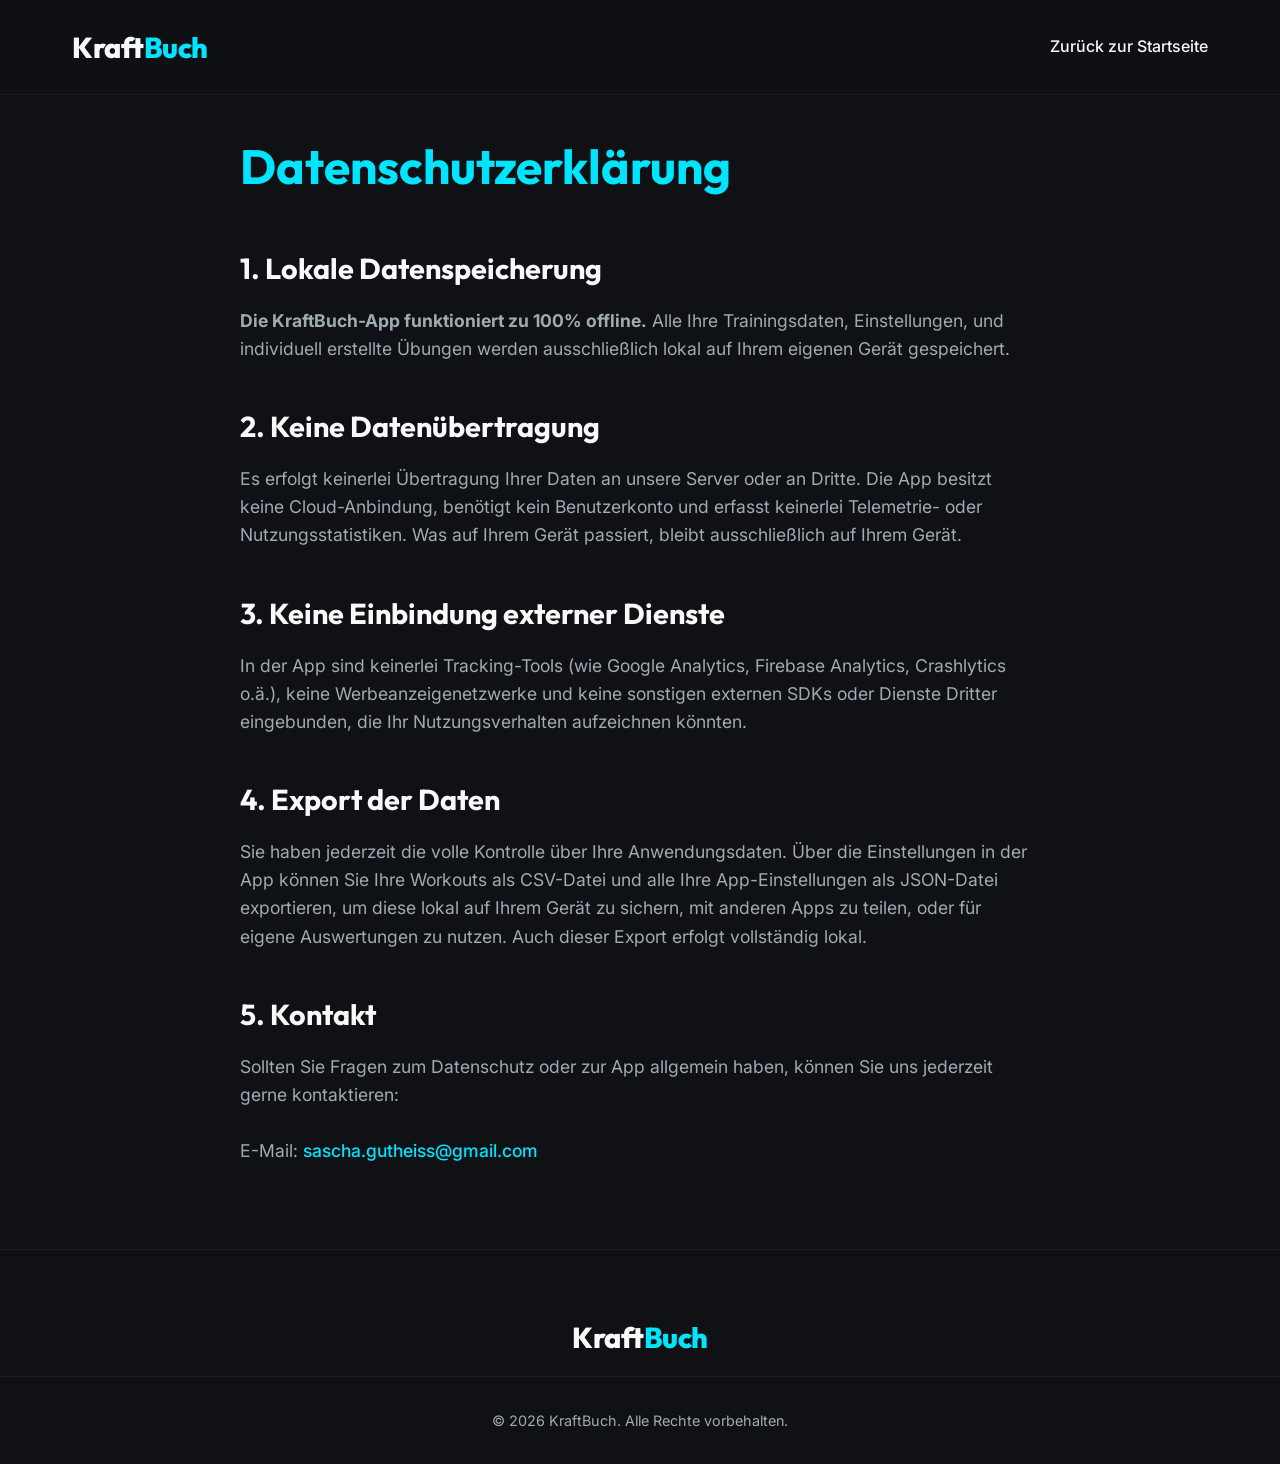
==== privacy.html @ f2ea9686 "Add files via upload" ====
<!DOCTYPE html>
<html lang="de">
<head>
    <meta charset="UTF-8">
    <meta name="viewport" content="width=device-width, initial-scale=1.0">
    <title>Datenschutzerklärung - KraftBuch</title>
    <!-- Google Fonts -->
    <link rel="preconnect" href="https://fonts.googleapis.com">
    <link rel="preconnect" href="https://fonts.gstatic.com" crossorigin>
    <link href="https://fonts.googleapis.com/css2?family=Inter:wght@400;500;600&family=Outfit:wght@300;400;600;800&display=swap" rel="stylesheet">
    <link rel="stylesheet" href="style.css">
    <!-- Favicon -->
    <link rel="icon" type="image/png" href="../assets/icon.png">
    <style>
        .privacy-content {
            padding: 8rem 0 4rem;
            max-width: 800px;
            margin: 0 auto;
        }
        .privacy-content h1 {
            font-size: 3rem;
            margin-bottom: 2rem;
            color: var(--primary);
        }
        .privacy-content h2 {
            font-size: 1.8rem;
            margin-top: 2.5rem;
            margin-bottom: 1rem;
        }
        .privacy-content p {
            margin-bottom: 1.2rem;
            color: var(--text-muted);
            font-size: 1.1rem;
        }
    </style>
</head>
<body>
    <nav class="navbar">
        <div class="container nav-content">
            <a href="index.html" class="logo" style="text-decoration: none; color: inherit;">Kraft<span>Buch</span></a>
            <ul class="nav-links">
                <li><a href="index.html">Zurück zur Startseite</a></li>
            </ul>
        </div>
    </nav>

    <div class="container privacy-content">
        <h1>Datenschutzerklärung</h1>
        
        <h2>1. Lokale Datenspeicherung</h2>
        <p><strong>Die KraftBuch-App funktioniert zu 100% offline.</strong> Alle Ihre Trainingsdaten, Einstellungen, und individuell erstellte Übungen werden ausschließlich lokal auf Ihrem eigenen Gerät gespeichert.</p>

        <h2>2. Keine Datenübertragung</h2>
        <p>Es erfolgt keinerlei Übertragung Ihrer Daten an unsere Server oder an Dritte. Die App besitzt keine Cloud-Anbindung, benötigt kein Benutzerkonto und erfasst keinerlei Telemetrie- oder Nutzungsstatistiken. Was auf Ihrem Gerät passiert, bleibt ausschließlich auf Ihrem Gerät.</p>

        <h2>3. Keine Einbindung externer Dienste</h2>
        <p>In der App sind keinerlei Tracking-Tools (wie Google Analytics, Firebase Analytics, Crashlytics o.ä.), keine Werbeanzeigenetzwerke und keine sonstigen externen SDKs oder Dienste Dritter eingebunden, die Ihr Nutzungsverhalten aufzeichnen könnten.</p>

        <h2>4. Export der Daten</h2>
        <p>Sie haben jederzeit die volle Kontrolle über Ihre Anwendungsdaten. Über die Einstellungen in der App können Sie Ihre Workouts als CSV-Datei und alle Ihre App-Einstellungen als JSON-Datei exportieren, um diese lokal auf Ihrem Gerät zu sichern, mit anderen Apps zu teilen, oder für eigene Auswertungen zu nutzen. Auch dieser Export erfolgt vollständig lokal.</p>

        <h2>5. Kontakt</h2>
        <p>Sollten Sie Fragen zum Datenschutz oder zur App allgemein haben, können Sie uns jederzeit gerne kontaktieren:<br><br>
        E-Mail: <a href="mailto:sascha.gutheiss@gmail.com" style="color: var(--primary); text-decoration: none; font-weight: 500;">sascha.gutheiss@gmail.com</a></p>
    </div>

    <footer class="footer">
        <div class="container footer-content" style="text-align: center; justify-content: center; margin-bottom: 1rem;">
            <div class="footer-brand">
                <div class="logo">Kraft<span>Buch</span></div>
            </div>
        </div>
        <div class="footer-bottom">
            <p>&copy; 2026 KraftBuch. Alle Rechte vorbehalten.</p>
        </div>
    </footer>
</body>
</html>
---- style.css ----
:root {
    --bg-dark: #0f1115;
    --bg-card: #1a1d24;
    --bg-alt: #13151a;
    --primary: #00e5ff;
    --primary-glow: rgba(0, 229, 255, 0.4);
    --secondary: #7c4dff;
    --text-main: #f8f9fa;
    --text-muted: #a0aab2;
    --font-heading: 'Outfit', sans-serif;
    --font-body: 'Inter', sans-serif;
}

* {
    margin: 0;
    padding: 0;
    box-sizing: border-box;
}

html {
    scroll-behavior: smooth;
}

body {
    background-color: var(--bg-dark);
    color: var(--text-main);
    font-family: var(--font-body);
    line-height: 1.6;
    overflow-x: hidden;
}

.container {
    max-width: 1200px;
    margin: 0 auto;
    padding: 0 2rem;
}

/* Typography */
h1, h2, h3, h4, .logo {
    font-family: var(--font-heading);
}

.highlight {
    color: var(--primary);
    text-shadow: 0 0 20px var(--primary-glow);
}

/* Navbar */
.navbar {
    position: fixed;
    top: 0;
    width: 100%;
    padding: 1.5rem 0;
    background: rgba(15, 17, 21, 0.8);
    backdrop-filter: blur(12px);
    z-index: 1000;
    border-bottom: 1px solid rgba(255, 255, 255, 0.05);
}

.nav-content {
    display: flex;
    justify-content: space-between;
    align-items: center;
}

.logo {
    font-size: 1.8rem;
    font-weight: 800;
    letter-spacing: -0.5px;
}

.logo span {
    color: var(--primary);
}

.nav-links {
    list-style: none;
    display: flex;
    gap: 2rem;
}

.nav-links a {
    color: var(--text-main);
    text-decoration: none;
    font-weight: 500;
    font-size: 1rem;
    transition: color 0.3s ease;
}

.nav-links a:hover {
    color: var(--primary);
}

/* Hero Section */
.badge {
    display: inline-block;
    padding: 0.5rem 1rem;
    background: rgba(255, 255, 255, 0.05);
    border: 1px solid rgba(255, 255, 255, 0.1);
    border-radius: 50px;
    font-size: 0.9rem;
    font-weight: 500;
    color: var(--primary);
    margin-bottom: 2rem;
    animation: fadeInDown 1s ease-out;
}

.hero {
    position: relative;
    padding: 12rem 0 8rem;
    min-height: 100vh;
    display: flex;
    align-items: center;
    justify-content: center;
    text-align: center;
    overflow: hidden;
}

.hero-background {
    position: absolute;
    top: 50%;
    left: 50%;
    transform: translate(-50%, -50%);
    width: 600px;
    height: 600px;
    background: radial-gradient(circle, var(--primary-glow) 0%, transparent 70%);
    z-index: -1;
    filter: blur(60px);
}

.hero-title {
    font-size: 4.5rem;
    font-weight: 800;
    line-height: 1.1;
    margin-bottom: 1.5rem;
    animation: fadeInDown 1s ease-out 0.1s both;
}

.hero-subtitle {
    font-size: 1.2rem;
    color: var(--text-muted);
    max-width: 600px;
    margin: 0 auto 3rem;
    animation: fadeInUp 1s ease-out 0.2s both;
}

.hero-cta {
    display: flex;
    gap: 1rem;
    justify-content: center;
    animation: fadeInUp 1s ease-out 0.4s both;
}

.btn {
    padding: 1rem 2rem;
    border-radius: 50px;
    font-size: 1.1rem;
    font-weight: 600;
    text-decoration: none;
    transition: all 0.3s ease;
    cursor: pointer;
}

.btn-primary {
    background: var(--primary);
    color: var(--bg-dark);
    box-shadow: 0 4px 15px var(--primary-glow);
}

.btn-primary:hover {
    background: #00c4db;
    transform: translateY(-2px);
    box-shadow: 0 6px 20px var(--primary-glow);
}

.btn-secondary {
    background: rgba(255, 255, 255, 0.05);
    color: var(--text-main);
    border: 1px solid rgba(255, 255, 255, 0.1);
}

.btn-secondary:hover {
    background: rgba(255, 255, 255, 0.1);
    transform: translateY(-2px);
}

/* Sections */
.section {
    padding: 8rem 0;
}

.section-header {
    text-align: center;
    margin-bottom: 4rem;
}

.section-title {
    font-size: 2.5rem;
    margin-bottom: 0.5rem;
}

.section-description {
    color: var(--text-muted);
    font-size: 1.1rem;
}

.bg-alt {
    background-color: var(--bg-alt);
}

/* Features Grid */
.feature-grid {
    display: grid;
    grid-template-columns: repeat(auto-fit, minmax(260px, 1fr));
    gap: 2rem;
}

.feature-card {
    background: var(--bg-card);
    padding: 2.5rem;
    border-radius: 20px;
    border: 1px solid rgba(255, 255, 255, 0.05);
    transition: transform 0.3s ease, border-color 0.3s ease;
}

.feature-card:hover {
    transform: translateY(-10px);
    border-color: rgba(0, 229, 255, 0.3);
}

.feature-icon {
    font-size: 2.5rem;
    margin-bottom: 1.5rem;
}

.feature-card h3 {
    font-size: 1.4rem;
    margin-bottom: 1rem;
}

.feature-card p {
    color: var(--text-muted);
    font-size: 0.95rem;
}

/* FAQ */
.faq-list {
    max-width: 800px;
    margin: 0 auto;
    display: flex;
    flex-direction: column;
    gap: 1.5rem;
}

.faq-item {
    background: var(--bg-card);
    padding: 2rem;
    border-radius: 15px;
    border: 1px solid rgba(255, 255, 255, 0.05);
    transition: border-color 0.3s ease;
}

.faq-item:hover {
    border-color: rgba(255, 255, 255, 0.15);
}

.faq-question {
    font-size: 1.2rem;
    margin-bottom: 0.5rem;
    color: var(--text-main);
}

.faq-answer {
    color: var(--text-muted);
}

.support-contact {
    text-align: center;
    margin-top: 4rem;
}

.support-contact p {
    margin-bottom: 1.5rem;
    color: var(--text-muted);
    font-size: 1.1rem;
}

/* Footer */
.footer {
    padding: 4rem 0 2rem;
    border-top: 1px solid rgba(255, 255, 255, 0.05);
}

.footer-content {
    display: flex;
    flex-direction: column;
    align-items: center;
    text-align: center;
    gap: 2rem;
    margin-bottom: 3rem;
}

@media (min-width: 768px) {
    .footer-content {
        flex-direction: row;
        justify-content: space-between;
        align-items: flex-start;
        text-align: left;
    }
}

.footer-mission {
    color: var(--text-muted);
    margin-top: 1rem;
    font-size: 0.95rem;
}

.footer-bottom-grid {
    display: flex;
    gap: 4rem;
}

.footer-links {
    display: flex;
    flex-direction: column;
    gap: 0.8rem;
}

.footer-links h4 {
    margin-bottom: 0.5rem;
    color: var(--text-main);
}

.footer-links a {
    color: var(--text-muted);
    text-decoration: none;
    transition: color 0.3s;
    font-size: 0.95rem;
}

.footer-links a:hover {
    color: var(--primary);
}

.footer-bottom {
    text-align: center;
    color: var(--text-muted);
    font-size: 0.9rem;
    padding-top: 2rem;
    border-top: 1px solid rgba(255, 255, 255, 0.05);
}

/* Animations */
@keyframes fadeInDown {
    from {
        opacity: 0;
        transform: translateY(-30px);
    }
    to {
        opacity: 1;
        transform: translateY(0);
    }
}

@keyframes fadeInUp {
    from {
        opacity: 0;
        transform: translateY(30px);
    }
    to {
        opacity: 1;
        transform: translateY(0);
    }
}

/* Responsive */
@media (max-width: 768px) {
    .hero-title {
        font-size: 3rem;
    }
    .hero-cta {
        flex-direction: column;
    }
    .nav-links {
        display: none;
    }
    .footer-bottom-grid {
        flex-direction: column;
        gap: 2rem;
        align-items: center;
    }
    .footer-links {
        align-items: center;
    }
}
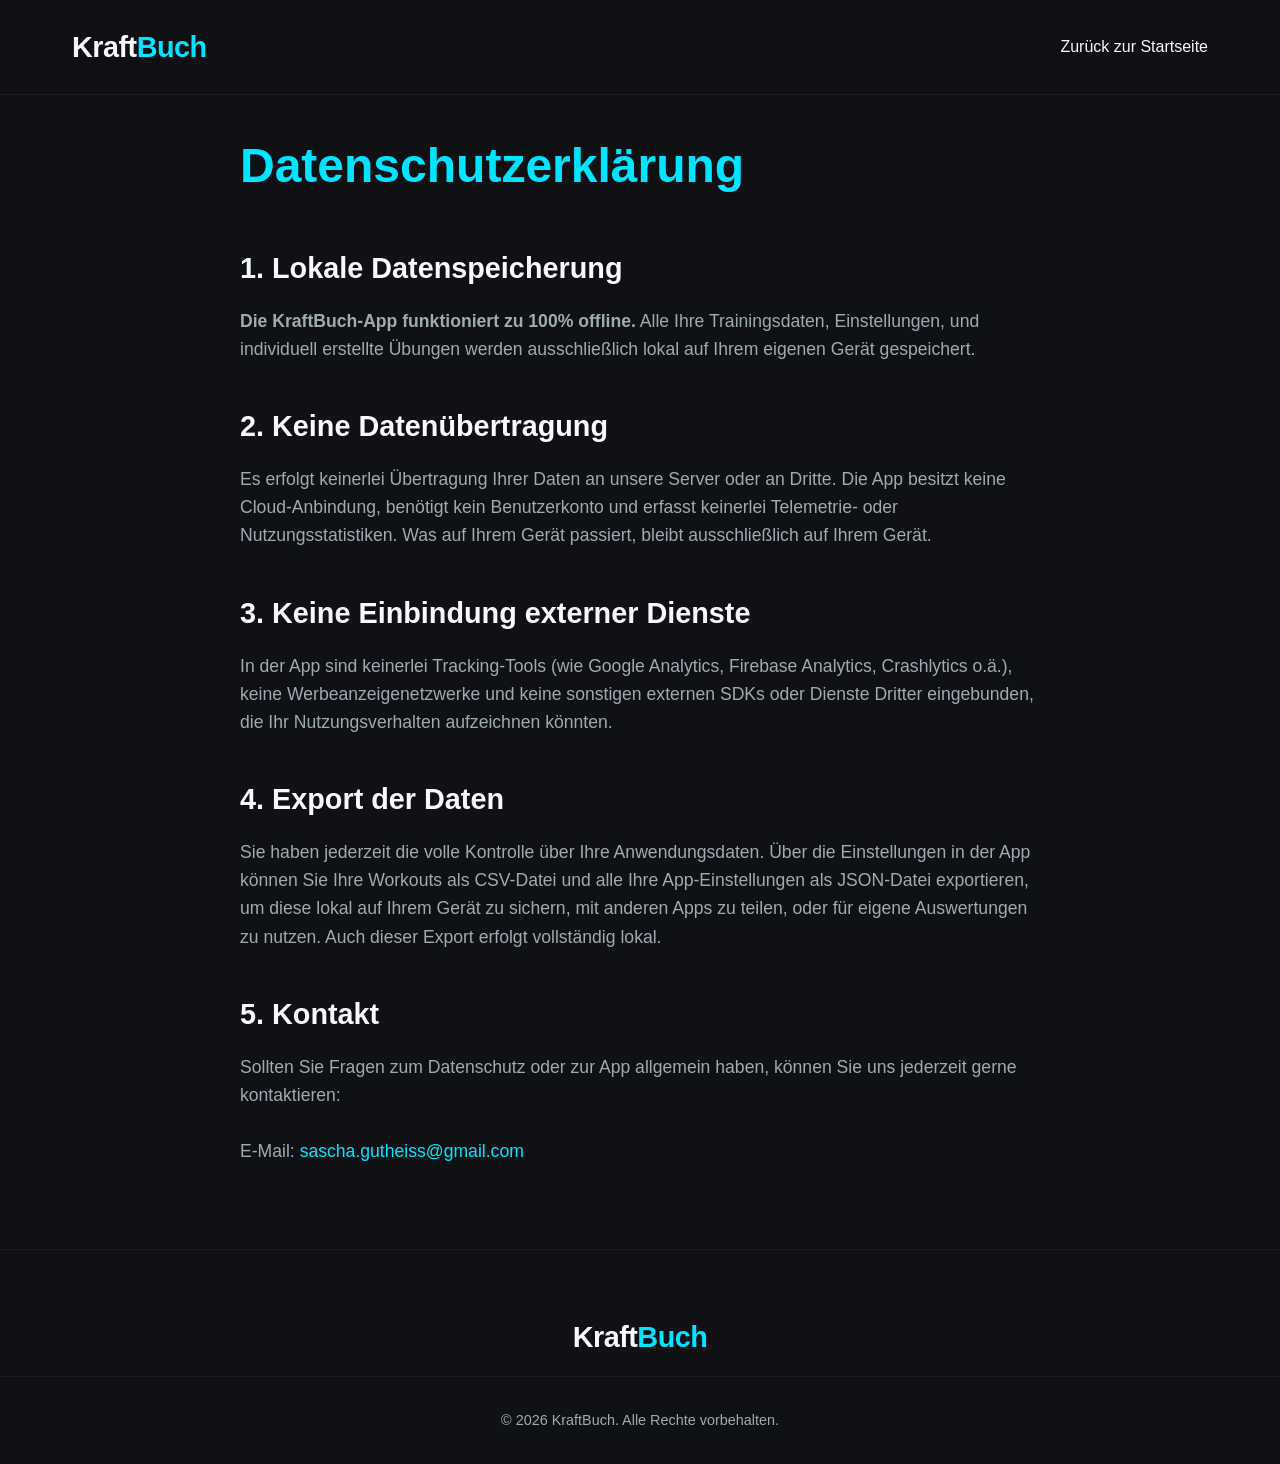
==== commit 063814e2: "Add files via upload" ====
--- a/privacy.html
+++ b/privacy.html
@@ -4,13 +4,9 @@
     <meta charset="UTF-8">
     <meta name="viewport" content="width=device-width, initial-scale=1.0">
     <title>Datenschutzerklärung - KraftBuch</title>
-    <!-- Google Fonts -->
-    <link rel="preconnect" href="https://fonts.googleapis.com">
-    <link rel="preconnect" href="https://fonts.gstatic.com" crossorigin>
-    <link href="https://fonts.googleapis.com/css2?family=Inter:wght@400;500;600&family=Outfit:wght@300;400;600;800&display=swap" rel="stylesheet">
     <link rel="stylesheet" href="style.css">
     <!-- Favicon -->
-    <link rel="icon" type="image/png" href="../assets/icon.png">
+    <link rel="icon" type="image/png" href="img/icon.png">
     <style>
         .privacy-content {
             padding: 8rem 0 4rem;
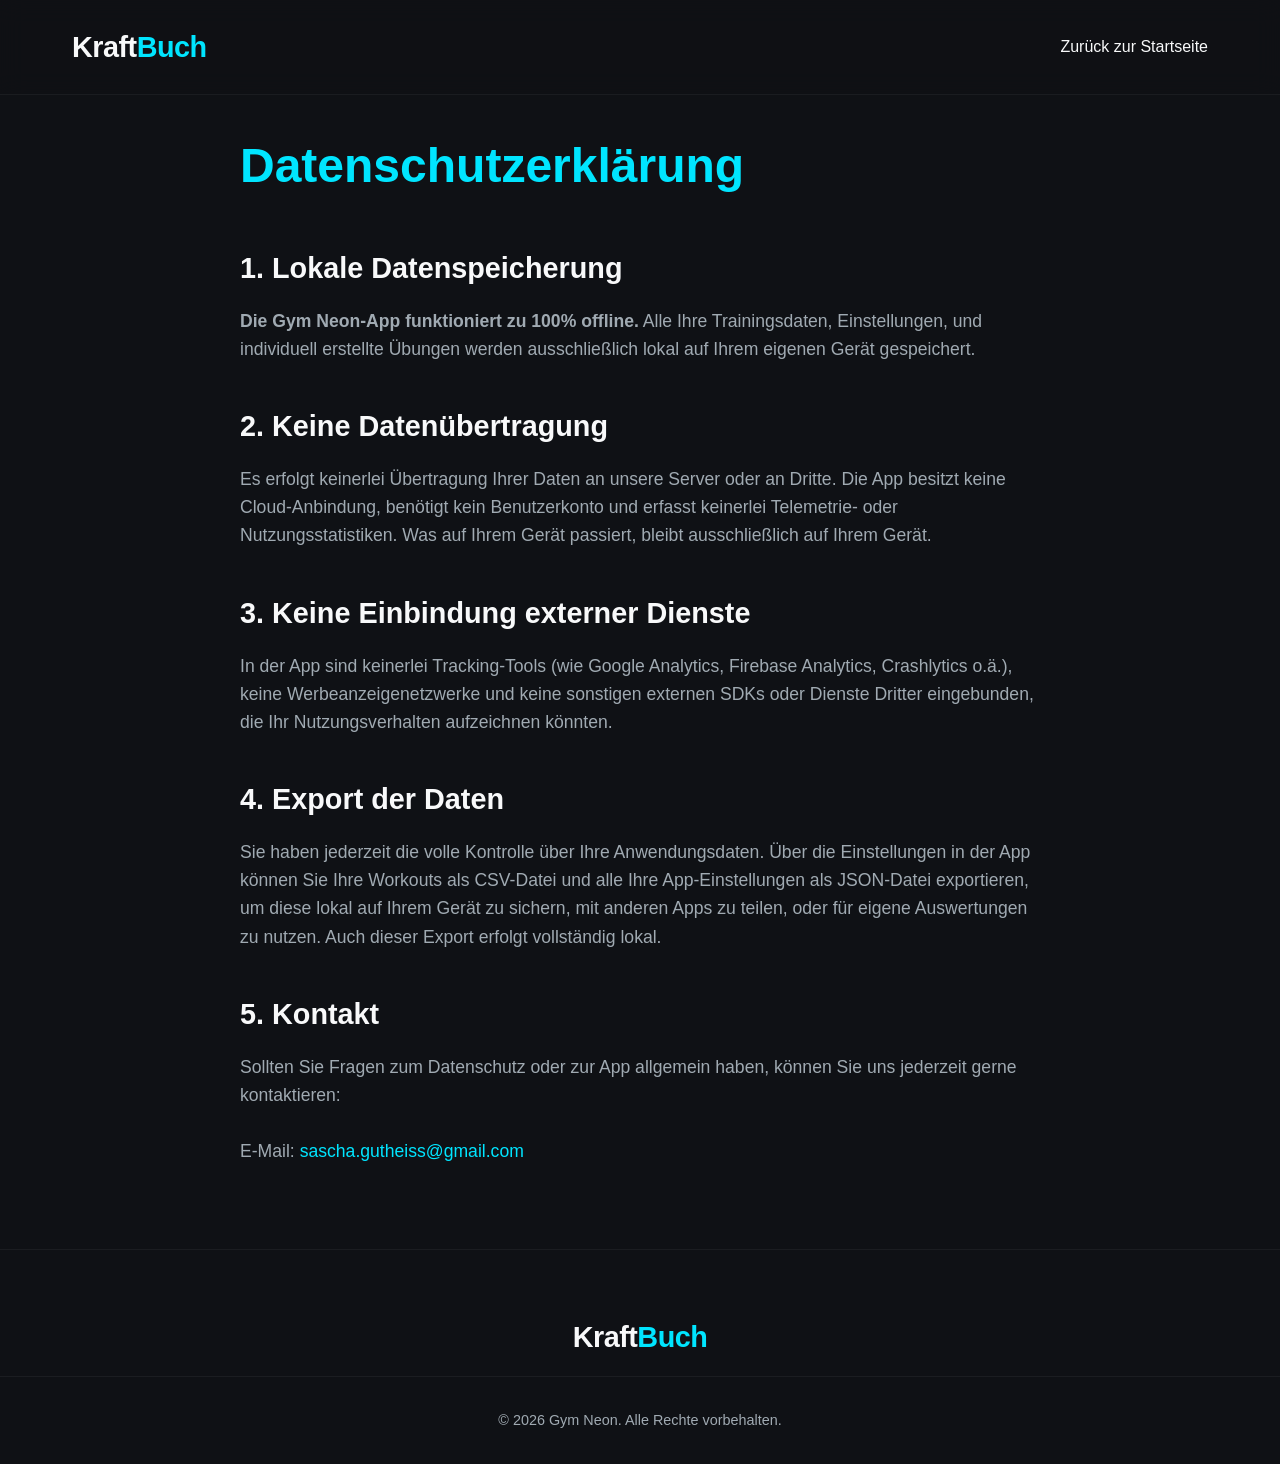
==== commit 6e223c3d: "Add files via upload" ====
--- a/privacy.html
+++ b/privacy.html
@@ -3,10 +3,10 @@
 <head>
     <meta charset="UTF-8">
     <meta name="viewport" content="width=device-width, initial-scale=1.0">
-    <title>Datenschutzerklärung - KraftBuch</title>
+    <title>Datenschutzerklärung - Gym Neon</title>
     <link rel="stylesheet" href="style.css">
     <!-- Favicon -->
-    <link rel="icon" type="image/png" href="img/icon.png">
+    <link rel="icon" type="image/png" href="img/favicon.png">
     <style>
         .privacy-content {
             padding: 8rem 0 4rem;
@@ -44,7 +44,7 @@
         <h1>Datenschutzerklärung</h1>
         
         <h2>1. Lokale Datenspeicherung</h2>
-        <p><strong>Die KraftBuch-App funktioniert zu 100% offline.</strong> Alle Ihre Trainingsdaten, Einstellungen, und individuell erstellte Übungen werden ausschließlich lokal auf Ihrem eigenen Gerät gespeichert.</p>
+        <p><strong>Die Gym Neon-App funktioniert zu 100% offline.</strong> Alle Ihre Trainingsdaten, Einstellungen, und individuell erstellte Übungen werden ausschließlich lokal auf Ihrem eigenen Gerät gespeichert.</p>
 
         <h2>2. Keine Datenübertragung</h2>
         <p>Es erfolgt keinerlei Übertragung Ihrer Daten an unsere Server oder an Dritte. Die App besitzt keine Cloud-Anbindung, benötigt kein Benutzerkonto und erfasst keinerlei Telemetrie- oder Nutzungsstatistiken. Was auf Ihrem Gerät passiert, bleibt ausschließlich auf Ihrem Gerät.</p>
@@ -67,7 +67,7 @@
             </div>
         </div>
         <div class="footer-bottom">
-            <p>&copy; 2026 KraftBuch. Alle Rechte vorbehalten.</p>
+            <p>&copy; 2026 Gym Neon. Alle Rechte vorbehalten.</p>
         </div>
     </footer>
 </body>
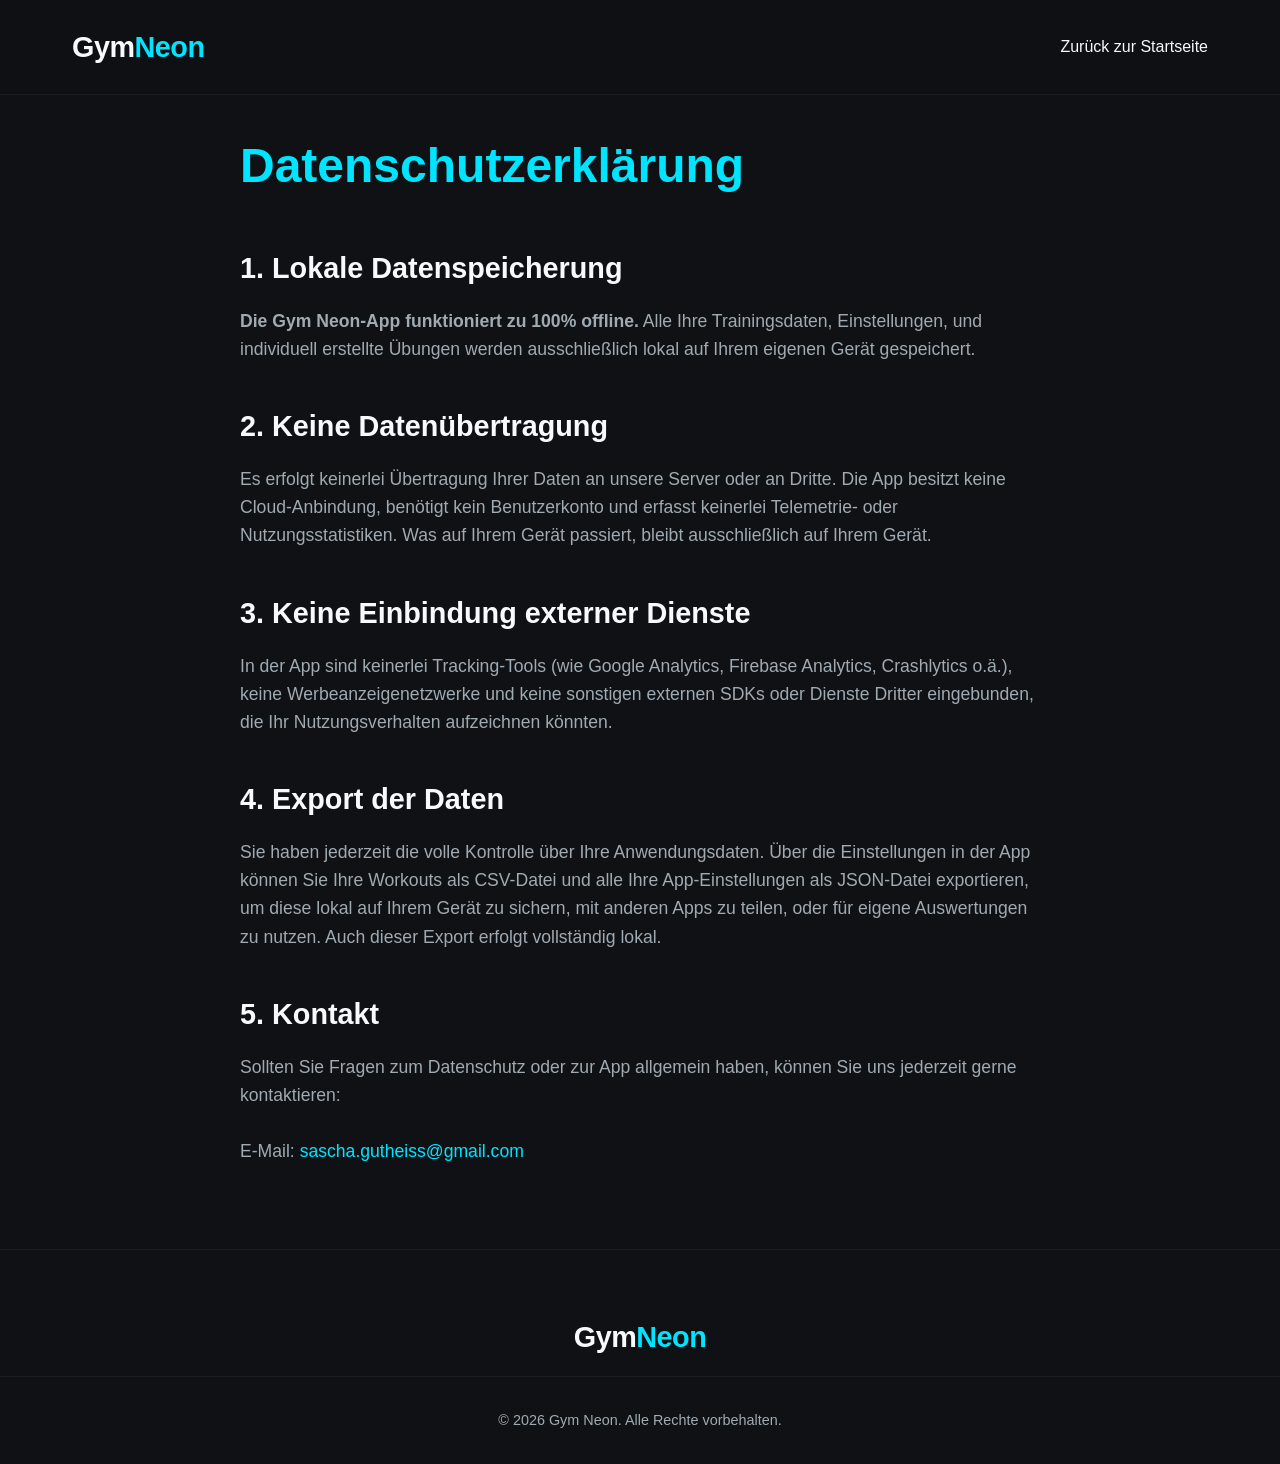
==== commit 67ec2fb7: "Add files via upload" ====
--- a/privacy.html
+++ b/privacy.html
@@ -33,7 +33,7 @@
 <body>
     <nav class="navbar">
         <div class="container nav-content">
-            <a href="index.html" class="logo" style="text-decoration: none; color: inherit;">Kraft<span>Buch</span></a>
+            <a href="index.html" class="logo" style="text-decoration: none; color: inherit;">Gym<span>Neon</span></a>
             <ul class="nav-links">
                 <li><a href="index.html">Zurück zur Startseite</a></li>
             </ul>
@@ -63,7 +63,7 @@
     <footer class="footer">
         <div class="container footer-content" style="text-align: center; justify-content: center; margin-bottom: 1rem;">
             <div class="footer-brand">
-                <div class="logo">Kraft<span>Buch</span></div>
+                <div class="logo">Gym<span>Neon</span></div>
             </div>
         </div>
         <div class="footer-bottom">
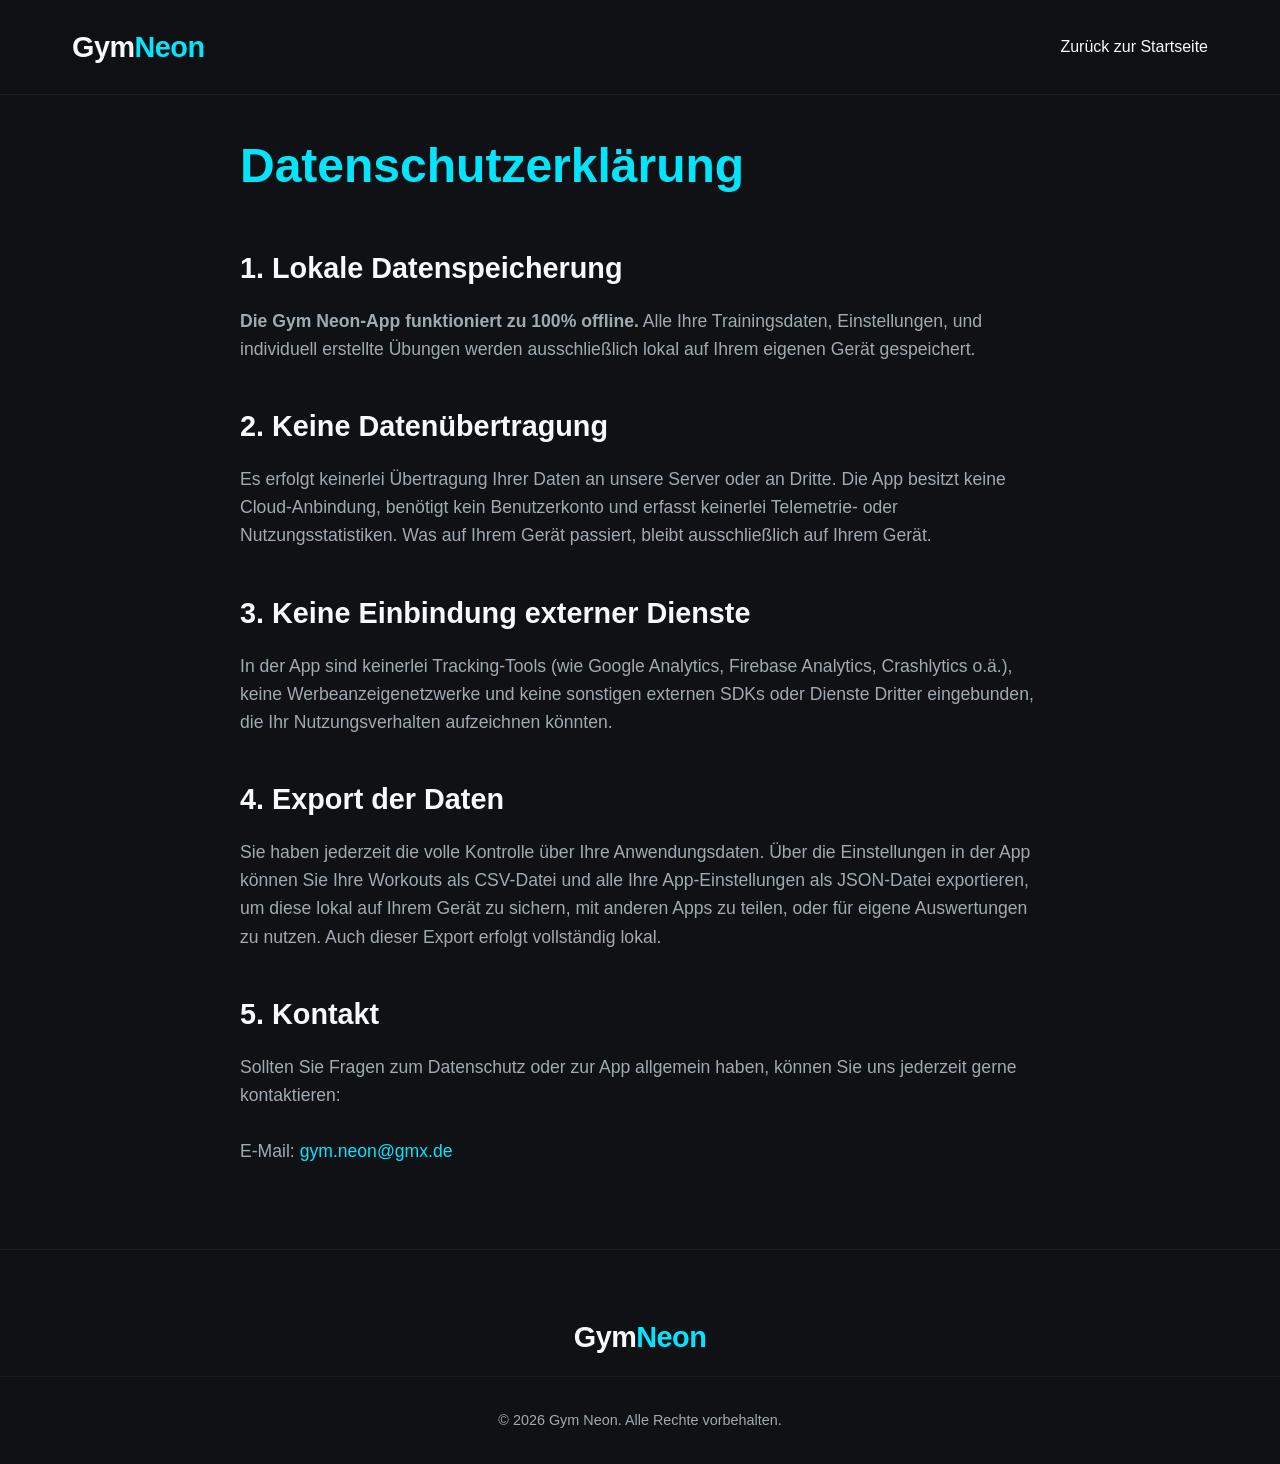
==== commit e55aadc0: "Add files via upload" ====
--- a/privacy.html
+++ b/privacy.html
@@ -57,7 +57,7 @@
 
         <h2>5. Kontakt</h2>
         <p>Sollten Sie Fragen zum Datenschutz oder zur App allgemein haben, können Sie uns jederzeit gerne kontaktieren:<br><br>
-        E-Mail: <a href="mailto:sascha.gutheiss@gmail.com" style="color: var(--primary); text-decoration: none; font-weight: 500;">sascha.gutheiss@gmail.com</a></p>
+        E-Mail: <a href="mailto:gym.neon@gmx.de" style="color: var(--primary); text-decoration: none; font-weight: 500;">gym.neon@gmx.de</a></p>
     </div>
 
     <footer class="footer">
